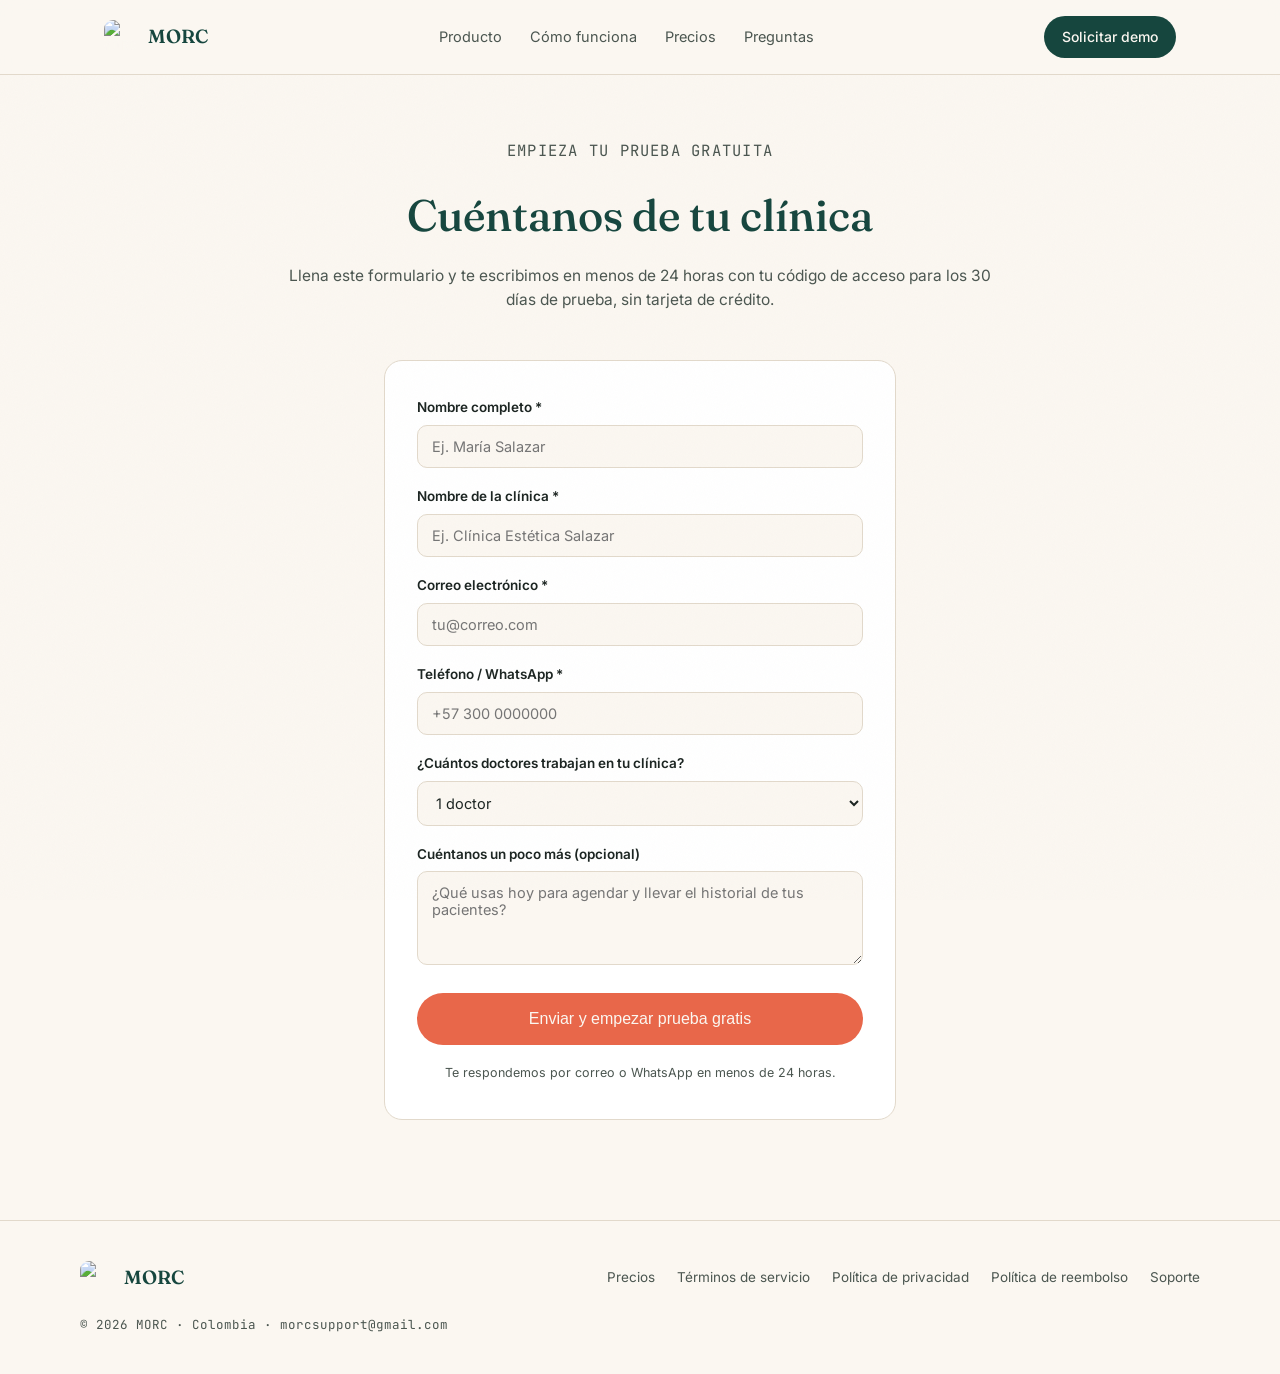
==== contact.html @ 43622ce1 "Add files via upload" ====
<!DOCTYPE html>
<html lang="es">
<head>
<meta charset="UTF-8">
<meta name="viewport" content="width=device-width, initial-scale=1.0">
<title>Solicitar demo — MORC</title>
<meta name="description" content="Solicita acceso a la prueba gratuita de 30 días de MORC para tu clínica.">
<link rel="icon" type="image/png" href="assets/logo-small.png">
<link rel="preconnect" href="https://fonts.googleapis.com">
<link rel="preconnect" href="https://fonts.gstatic.com" crossorigin>
<link href="https://fonts.googleapis.com/css2?family=Fraunces:opsz,wght@9..144,300;9..144,500;9..144,600&family=Inter:wght@400;500;600;700&family=JetBrains+Mono:wght@400;500&display=swap" rel="stylesheet">
<link rel="stylesheet" href="styles.css">
</head>
<body>

<div class="noise"></div>

<header class="nav">
  <div class="nav__inner">
    <a href="index.html" class="nav__brand">
      <img src="assets/logo.png" alt="MORC" class="nav__mark nav__mark--img">
      <span class="nav__name">MORC</span>
    </a>
    <nav class="nav__links">
      <a href="index.html#producto">Producto</a>
      <a href="index.html#flujo">Cómo funciona</a>
      <a href="pricing.html">Precios</a>
      <a href="index.html#faq">Preguntas</a>
    </nav>
    <a href="contact.html" class="nav__cta">Solicitar demo</a>
  </div>
</header>

<main>

  <div class="page-header">
    <p class="eyebrow eyebrow--center">Empieza tu prueba gratuita</p>
    <h1>Cuéntanos de tu clínica</h1>
    <p>Llena este formulario y te escribimos en menos de 24 horas con tu código de acceso para los 30 días de prueba, sin tarjeta de crédito.</p>
  </div>

  <section class="contact">
    <form
      id="demoForm"
      class="contact__form"
      action="https://formspree.io/f/FORMSPREE_ID"
      method="POST"
    >
      <input type="hidden" name="_subject" value="Nueva solicitud de demo — MORC">

      <label class="field">
        <span>Nombre completo *</span>
        <input type="text" name="Nombre" required placeholder="Ej. María Salazar">
      </label>

      <label class="field">
        <span>Nombre de la clínica *</span>
        <input type="text" name="Clínica" required placeholder="Ej. Clínica Estética Salazar">
      </label>

      <label class="field">
        <span>Correo electrónico *</span>
        <input type="email" name="Correo" required placeholder="tu@correo.com">
      </label>

      <label class="field">
        <span>Teléfono / WhatsApp *</span>
        <input type="tel" name="Teléfono" required placeholder="+57 300 0000000">
      </label>

      <label class="field">
        <span>¿Cuántos doctores trabajan en tu clínica?</span>
        <select name="Doctores">
          <option value="1">1 doctor</option>
          <option value="2">2 doctores</option>
          <option value="3-5">3 a 5 doctores</option>
          <option value="6+">Más de 5 doctores</option>
        </select>
      </label>

      <label class="field">
        <span>Cuéntanos un poco más (opcional)</span>
        <textarea name="Mensaje" rows="4" placeholder="¿Qué usas hoy para agendar y llevar el historial de tus pacientes?"></textarea>
      </label>

      <!-- honeypot anti-spam -->
      <input type="text" name="_gotcha" style="display:none">

      <button type="submit" class="btn btn--primary btn--lg contact__submit">
        Enviar y empezar prueba gratis
      </button>
      <p class="contact__microcopy">Te respondemos por correo o WhatsApp en menos de 24 horas.</p>
    </form>

    <div id="formSuccess" class="contact__success" hidden>
      <div class="contact__success-icon">✓</div>
      <h2>¡Listo, recibimos tu solicitud!</h2>
      <p>Te escribiremos a tu correo o teléfono en menos de 24 horas con el código de acceso para tu prueba gratuita de 30 días.</p>
      <a href="index.html" class="btn btn--ghost">Volver al inicio</a>
    </div>
  </section>

</main>

<footer class="footer">
  <div class="footer__inner">
    <div class="footer__brand">
      <img src="assets/logo.png" alt="MORC" class="nav__mark nav__mark--img">
      <span class="nav__name">MORC</span>
    </div>
    <nav class="footer__links">
      <a href="pricing.html">Precios</a>
      <a href="terms.html">Términos de servicio</a>
      <a href="privacy.html">Política de privacidad</a>
      <a href="refund.html">Política de reembolso</a>
      <span class="support-trigger" id="supportTrigger">
        Soporte
        <span class="support-popover" id="supportPopover">
          <span class="support-popover__label">Contáctanos en</span>
          <span class="support-popover__email">morcsupport@gmail.com</span>
          <button class="support-popover__copy" id="supportCopyBtn" type="button">Copiar correo</button>
        </span>
      </span>
    </nav>
  </div>
  <p class="footer__legal">© 2026 MORC · Colombia · morcsupport@gmail.com</p>
</footer>

<script>
  const supportTrigger = document.getElementById('supportTrigger');
  const supportPopover = document.getElementById('supportPopover');
  const supportCopyBtn = document.getElementById('supportCopyBtn');

  supportTrigger.addEventListener('click', (e) => {
    e.stopPropagation();
    supportPopover.classList.toggle('is-open');
  });

  document.addEventListener('click', (e) => {
    if (!supportTrigger.contains(e.target)) {
      supportPopover.classList.remove('is-open');
    }
  });

  supportCopyBtn.addEventListener('click', async (e) => {
    e.stopPropagation();
    await navigator.clipboard.writeText('morcsupport@gmail.com');
    supportCopyBtn.textContent = '¡Copiado!';
    setTimeout(() => { supportCopyBtn.textContent = 'Copiar correo'; }, 1800);
  });
</script>

<script>
  const form = document.getElementById('demoForm');
  form.addEventListener('submit', async (e) => {
    e.preventDefault();
    const submitBtn = form.querySelector('.contact__submit');
    submitBtn.disabled = true;
    submitBtn.textContent = 'Enviando...';

    try {
      const response = await fetch(form.action, {
        method: 'POST',
        body: new FormData(form),
        headers: { 'Accept': 'application/json' }
      });

      if (response.ok) {
        form.hidden = true;
        document.getElementById('formSuccess').hidden = false;
        document.getElementById('formSuccess').scrollIntoView({ behavior: 'smooth' });
      } else {
        throw new Error('Submission failed');
      }
    } catch (err) {
      submitBtn.disabled = false;
      submitBtn.textContent = 'Enviar y empezar prueba gratis';
      alert('Hubo un problema al enviar el formulario. Por favor escríbenos directamente a morcsupport@gmail.com');
    }
  });
</script>

</body>
</html>
---- styles.css ----
/* ============================================================
   MORC — Design tokens
   Color: warm clinical palette — ivory paper, deep teal, soft coral accent
   Type: Fraunces (display, used sparingly) + Inter (body/UI) + JetBrains Mono (data)
   ============================================================ */

:root {
  --ivory:        #FBF7F1;
  --ivory-deep:   #F3ECE2;
  --ink:          #1B2421;
  --ink-soft:     #4B5650;
  --teal:         #16463E;
  --teal-light:   #2E6F61;
  --coral:        #E8674A;
  --coral-soft:   #F3D9CE;
  --line:         #E2D9CB;
  --white:        #FFFFFF;

  --font-display: 'Fraunces', serif;
  --font-body: 'Inter', system-ui, sans-serif;
  --font-mono: 'JetBrains Mono', monospace;

  --radius: 18px;
  --radius-sm: 10px;
  --container: 1120px;
}

* { box-sizing: border-box; }

html { scroll-behavior: smooth; }

body {
  margin: 0;
  background: var(--ivory);
  color: var(--ink);
  font-family: var(--font-body);
  font-size: 16px;
  line-height: 1.55;
  -webkit-font-smoothing: antialiased;
}

a { color: inherit; text-decoration: none; }

img { max-width: 100%; display: block; }

:focus-visible {
  outline: 2px solid var(--teal-light);
  outline-offset: 3px;
}

/* subtle paper noise for warmth */
.noise {
  position: fixed;
  inset: 0;
  pointer-events: none;
  z-index: 0;
  opacity: 0.025;
  background-image: url("data:image/svg+xml,%3Csvg xmlns='http://www.w3.org/2000/svg' width='100' height='100'%3E%3Cfilter id='n'%3E%3CfeTurbulence type='fractalNoise' baseFrequency='0.9' numOctaves='2' stitchTiles='stitch'/%3E%3C/filter%3E%3Crect width='100%25' height='100%25' filter='url(%23n)'/%3E%3C/svg%3E");
}

/* ============================================================
   NAV
   ============================================================ */
.nav {
  position: sticky;
  top: 0;
  z-index: 50;
  background: rgba(251, 247, 241, 0.86);
  backdrop-filter: blur(10px);
  border-bottom: 1px solid var(--line);
}

.nav__inner {
  max-width: var(--container);
  margin: 0 auto;
  padding: 16px 24px;
  display: flex;
  align-items: center;
  justify-content: space-between;
  gap: 24px;
}

.nav__brand {
  display: flex;
  align-items: center;
  gap: 10px;
  font-weight: 600;
}

.nav__mark {
  width: 34px;
  height: 34px;
  border-radius: 9px;
  background: var(--teal);
  color: var(--ivory);
  display: grid;
  place-items: center;
  font-family: var(--font-mono);
  font-size: 13px;
  letter-spacing: 0.02em;
}

.nav__mark--img {
  background: transparent;
  object-fit: contain;
  padding: 0;
}

.nav__name {
  font-family: var(--font-display);
  font-size: 19px;
  font-weight: 600;
  color: var(--teal);
}

.nav__links {
  display: flex;
  gap: 28px;
  font-size: 14.5px;
  color: var(--ink-soft);
}

.nav__links a:hover { color: var(--teal); }

.nav__cta {
  background: var(--teal);
  color: var(--ivory);
  padding: 10px 18px;
  border-radius: 100px;
  font-size: 14px;
  font-weight: 500;
  white-space: nowrap;
  transition: background 0.15s ease;
}

.nav__cta:hover { background: var(--teal-light); }

@media (max-width: 760px) {
  .nav__links { display: none; }
}

/* ============================================================
   BUTTONS
   ============================================================ */
.btn {
  display: inline-flex;
  align-items: center;
  justify-content: center;
  padding: 14px 26px;
  border-radius: 100px;
  font-size: 15px;
  font-weight: 500;
  transition: transform 0.15s ease, background 0.15s ease, border-color 0.15s ease;
}

.btn--primary {
  background: var(--coral);
  color: var(--ivory);
}
.btn--primary:hover { background: #d65a3d; transform: translateY(-1px); }

.btn--ghost {
  background: transparent;
  border: 1.5px solid var(--ink);
  color: var(--ink);
}
.btn--ghost:hover { background: var(--ink); color: var(--ivory); }

.btn--lg { padding: 17px 34px; font-size: 16px; }

/* ============================================================
   HERO
   ============================================================ */
.hero {
  position: relative;
  z-index: 1;
  max-width: var(--container);
  margin: 0 auto;
  padding: 88px 24px 60px;
  display: grid;
  grid-template-columns: 1.1fr 0.9fr;
  gap: 56px;
  align-items: center;
}

.eyebrow {
  font-family: var(--font-mono);
  font-size: 12.5px;
  letter-spacing: 0.08em;
  text-transform: uppercase;
  color: var(--coral);
  margin: 0 0 18px;
}

.eyebrow--center { text-align: center; }

.hero__title {
  font-family: var(--font-display);
  font-size: clamp(34px, 4.6vw, 54px);
  line-height: 1.08;
  font-weight: 500;
  margin: 0 0 22px;
  color: var(--teal);
}

.hero__title-accent { color: var(--ink); font-weight: 300; }

.hero__lead {
  font-size: 18px;
  color: var(--ink-soft);
  max-width: 480px;
  margin: 0 0 34px;
}

.hero__actions {
  display: flex;
  gap: 14px;
  flex-wrap: wrap;
  margin-bottom: 14px;
}

.hero__microcopy {
  font-size: 13px;
  color: var(--ink-soft);
  margin: 0 0 34px;
}

.hero__proof {
  display: flex;
  align-items: center;
  gap: 22px;
}

.proof__item { display: flex; flex-direction: column; }

.proof__num {
  font-family: var(--font-display);
  font-size: 26px;
  color: var(--teal);
  font-weight: 600;
}

.proof__label {
  font-size: 12.5px;
  color: var(--ink-soft);
  max-width: 110px;
}

.proof__divider {
  width: 1px;
  height: 36px;
  background: var(--line);
}

/* Patient card visual */
.hero__card {
  display: flex;
  justify-content: center;
}

.patient-card {
  background: var(--white);
  border: 1px solid var(--line);
  border-radius: var(--radius);
  padding: 26px;
  width: 100%;
  max-width: 360px;
  box-shadow: 0 30px 60px -30px rgba(27, 36, 33, 0.25);
  transform: rotate(1.5deg);
}

.patient-card__top {
  display: flex;
  align-items: center;
  gap: 12px;
  margin-bottom: 18px;
}

.patient-card__avatar {
  width: 42px;
  height: 42px;
  border-radius: 12px;
  background: var(--coral-soft);
  color: var(--coral);
  display: grid;
  place-items: center;
  font-weight: 600;
  font-size: 14px;
  flex-shrink: 0;
}

.patient-card__name { margin: 0; font-weight: 600; font-size: 15px; }
.patient-card__sub { margin: 0; font-size: 12.5px; color: var(--ink-soft); }

.patient-card__tag {
  margin-left: auto;
  background: #E4F0E8;
  color: var(--teal-light);
  font-size: 11.5px;
  font-weight: 600;
  padding: 5px 10px;
  border-radius: 100px;
  white-space: nowrap;
}

.patient-card__row {
  display: flex;
  justify-content: space-between;
  font-size: 13.5px;
  padding: 9px 0;
  border-top: 1px solid var(--ivory-deep);
  color: var(--ink-soft);
}

.patient-card__row strong { color: var(--ink); font-weight: 600; }
.patient-card__row strong.ok { color: var(--teal-light); }

.patient-card__alert {
  margin-top: 14px;
  background: var(--coral-soft);
  color: #B0432A;
  font-size: 12.5px;
  font-weight: 600;
  padding: 9px 12px;
  border-radius: var(--radius-sm);
}

@media (max-width: 900px) {
  .hero { grid-template-columns: 1fr; padding-top: 56px; }
  .hero__lead { max-width: none; }
  .patient-card { transform: none; max-width: 420px; }
}

/* ============================================================
   PHONE MOCKUP (hero)
   ============================================================ */
.hero__card {
  position: relative;
  display: flex;
  justify-content: center;
}

.phone-mock {
  width: 290px;
  background: var(--ink);
  border-radius: 38px;
  padding: 14px 10px;
  box-shadow: 0 40px 80px -30px rgba(27, 36, 33, 0.45);
  transform: rotate(2deg);
}

.phone-mock__notch {
  width: 70px;
  height: 18px;
  background: var(--ink);
  border-radius: 0 0 14px 14px;
  margin: 0 auto -18px;
  position: relative;
  z-index: 2;
}

.phone-mock__screen {
  background: var(--ivory);
  border-radius: 28px;
  padding: 30px 16px 14px;
  overflow: hidden;
  position: relative;
}

.app-header {
  display: flex;
  align-items: center;
  justify-content: space-between;
  margin-bottom: 18px;
}

.app-header__greet { margin: 0; font-size: 11px; color: var(--ink-soft); }
.app-header__name { margin: 0; font-size: 16px; font-weight: 600; color: var(--teal); }

.app-header__avatar {
  width: 34px; height: 34px;
  border-radius: 10px;
  background: var(--teal);
  color: var(--ivory);
  display: grid; place-items: center;
  font-size: 11px; font-weight: 600;
}

.app-section-label {
  font-family: var(--font-mono);
  font-size: 10px;
  letter-spacing: 0.03em;
  text-transform: uppercase;
  color: var(--ink-soft);
  margin: 14px 0 7px;
}

.app-summary {
  display: grid;
  grid-template-columns: repeat(3, 1fr);
  gap: 7px;
}

.app-summary__item {
  background: var(--white);
  border: 1px solid var(--line);
  border-radius: 10px;
  padding: 9px 6px;
  text-align: center;
}

.app-summary__item .num {
  display: block;
  font-family: var(--font-display);
  font-size: 16px;
  font-weight: 600;
  color: var(--teal);
}
.app-summary__item .lbl {
  display: block;
  font-size: 9.5px;
  color: var(--ink-soft);
  margin-top: 2px;
}

.app-patient-card {
  background: var(--white);
  border: 1px solid var(--line);
  border-radius: 12px;
  padding: 12px;
}

.app-patient-card__top {
  display: flex;
  align-items: center;
  gap: 9px;
}

.app-patient-card__avatar {
  width: 30px; height: 30px;
  border-radius: 9px;
  background: var(--coral-soft);
  color: var(--coral);
  display: grid; place-items: center;
  font-size: 10.5px; font-weight: 600;
  flex-shrink: 0;
}

.app-patient-card__info { flex-grow: 1; min-width: 0; }
.app-patient-card__info .name { margin: 0; font-size: 12px; font-weight: 600; }
.app-patient-card__info .sub { margin: 0; font-size: 10px; color: var(--ink-soft); }

.app-tag {
  background: #E4F0E8;
  color: var(--teal-light);
  font-size: 9px;
  font-weight: 600;
  padding: 3px 7px;
  border-radius: 100px;
  white-space: nowrap;
}

.app-alert {
  margin-top: 9px;
  background: var(--coral-soft);
  color: #B0432A;
  font-size: 10px;
  font-weight: 600;
  padding: 6px 9px;
  border-radius: 8px;
}

.app-mini-row {
  display: flex;
  align-items: center;
  gap: 8px;
  padding: 7px 2px;
  border-top: 1px solid var(--ivory-deep);
  font-size: 11.5px;
}

.dot {
  width: 7px; height: 7px;
  border-radius: 50%;
  flex-shrink: 0;
}
.dot--teal { background: var(--teal-light); }
.dot--coral { background: var(--coral); }
.dot--ink { background: var(--ink); }

.mini-name { flex-grow: 1; color: var(--ink); }
.mini-time { color: var(--ink-soft); font-family: var(--font-mono); font-size: 10.5px; }

.app-navbar {
  display: flex;
  justify-content: space-around;
  margin-top: 16px;
  padding-top: 10px;
  border-top: 1px solid var(--line);
}

.navbar__item {
  font-size: 15px;
  color: var(--ink-soft);
  opacity: 0.5;
}
.navbar__item--active {
  color: var(--teal);
  opacity: 1;
}

/* Floating chips around phone */
.float-chip {
  position: absolute;
  display: flex;
  align-items: center;
  gap: 8px;
  background: var(--white);
  border: 1px solid var(--line);
  border-radius: 100px;
  padding: 9px 16px;
  font-size: 12.5px;
  font-weight: 500;
  box-shadow: 0 14px 28px -12px rgba(27, 36, 33, 0.2);
  white-space: nowrap;
}

.float-chip--top { top: 6%; right: -4%; }
.float-chip--bottom { bottom: 10%; left: -8%; }

.float-chip__icon { font-size: 14px; }

@media (max-width: 900px) {
  .float-chip { display: none; }
  .phone-mock { transform: none; }
}

/* ============================================================
   SHOWCASE (mini mockups)
   ============================================================ */
.showcase {
  max-width: var(--container);
  margin: 0 auto;
  padding: 96px 24px;
}

.showcase__grid {
  display: grid;
  grid-template-columns: repeat(3, 1fr);
  gap: 36px;
}

.showcase__item h3 {
  font-size: 16.5px;
  margin: 22px 0 8px;
  color: var(--ink);
}

.showcase__item p {
  margin: 0;
  font-size: 14px;
  color: var(--ink-soft);
}

.mini-mock {
  background: var(--white);
  border: 1px solid var(--line);
  border-radius: 16px;
  padding: 16px;
  min-height: 230px;
}

.mini-mock__bar {
  font-weight: 600;
  font-size: 13.5px;
  color: var(--teal);
  margin-bottom: 12px;
}

.mini-mock__search {
  background: var(--ivory-deep);
  border-radius: 8px;
  padding: 8px 10px;
  font-size: 11px;
  color: var(--ink-soft);
  margin-bottom: 12px;
}

.mini-mock__row {
  display: flex;
  align-items: center;
  gap: 9px;
  padding: 8px 0;
  border-top: 1px solid var(--ivory-deep);
  font-size: 11.5px;
}

.mini-mock__av {
  width: 26px; height: 26px;
  border-radius: 8px;
  background: var(--coral-soft);
  color: var(--coral);
  font-size: 9.5px;
  font-weight: 600;
  display: grid; place-items: center;
  flex-shrink: 0;
}
.mini-mock__av--coral { background: #E4F0E8; color: var(--teal-light); }
.mini-mock__av--ink { background: #ECE7DD; color: var(--ink-soft); }

.mini-mock__lines { flex-grow: 1; line-height: 1.4; color: var(--ink-soft); }
.mini-mock__lines b { color: var(--ink); font-weight: 600; }

.mini-mock__time {
  font-family: var(--font-mono);
  font-size: 10px;
  color: var(--ink-soft);
}

/* calendar mini mock */
.mini-mock__cal {
  display: grid;
  grid-template-columns: repeat(7, 1fr);
  gap: 4px;
  margin-bottom: 12px;
}

.cal-day {
  font-size: 9px;
  text-align: center;
  color: var(--ink-soft);
  font-weight: 600;
}

.cal-cell {
  font-size: 10.5px;
  text-align: center;
  padding: 6px 0;
  border-radius: 6px;
  color: var(--ink-soft);
  position: relative;
}

.cal-cell.dot-cell::after {
  content: '';
  position: absolute;
  bottom: 2px;
  left: 50%;
  transform: translateX(-50%);
  width: 3px; height: 3px;
  border-radius: 50%;
  background: var(--teal-light);
}

.cal-cell.active-cell {
  background: var(--teal);
  color: var(--ivory);
  font-weight: 600;
}

.mini-mock__legend {
  display: flex;
  align-items: center;
  gap: 7px;
  font-size: 10.5px;
  color: var(--ink-soft);
}

/* stats mini mock */
.mini-mock__bars {
  display: flex;
  align-items: flex-end;
  justify-content: space-between;
  height: 90px;
  margin-bottom: 14px;
  gap: 6px;
}

.bar-col {
  display: flex;
  flex-direction: column;
  align-items: center;
  flex-grow: 1;
  height: 100%;
  justify-content: flex-end;
}

.bar {
  width: 14px;
  background: var(--teal-light);
  opacity: 0.45;
  border-radius: 4px 4px 0 0;
}

.bar--active { opacity: 1; background: var(--teal); }

.bar-lbl {
  font-size: 8.5px;
  color: var(--ink-soft);
  margin-top: 5px;
}

.mini-mock__income {
  display: flex;
  justify-content: space-between;
  border-top: 1px solid var(--ivory-deep);
  padding-top: 12px;
}

.mini-mock__income div {
  display: flex;
  flex-direction: column;
}
.mini-mock__income .lbl { font-size: 10px; color: var(--ink-soft); }
.mini-mock__income .val { font-size: 15px; font-weight: 600; font-family: var(--font-display); }
.mini-mock__income .val.ok { color: var(--teal-light); }
.mini-mock__income .val.warn { color: var(--coral); }

@media (max-width: 900px) {
  .showcase__grid { grid-template-columns: 1fr; gap: 48px; }
}

/* ============================================================
   WHY MORC
   ============================================================ */
.why {
  background: var(--ivory-deep);
  padding: 96px 24px;
}

.why__grid {
  max-width: var(--container);
  margin: 0 auto;
  display: grid;
  grid-template-columns: repeat(2, 1fr);
  gap: 22px;
}

.why__card {
  background: var(--white);
  border: 1px solid var(--line);
  border-radius: var(--radius);
  padding: 30px 28px;
}

.why__card:last-child {
  grid-column: 1 / -1;
  max-width: 560px;
  margin: 0 auto;
}

.why__num {
  display: block;
  font-family: var(--font-display);
  font-size: 22px;
  font-weight: 600;
  color: var(--coral);
  margin-bottom: 12px;
  line-height: 1;
}

.why__card h3 {
  font-size: 17px;
  margin: 0 0 10px;
  color: var(--teal);
  font-weight: 600;
  line-height: 1.3;
}

.why__card p {
  margin: 0;
  font-size: 14px;
  color: var(--ink-soft);
  line-height: 1.6;
}

@media (max-width: 760px) {
  .why__grid { grid-template-columns: 1fr; }
  .why__card:last-child { grid-column: auto; max-width: none; margin: 0; }
}

/* ============================================================
   TESTIMONIALS
   ============================================================ */
.testimonials {
  max-width: var(--container);
  margin: 0 auto;
  padding: 96px 24px;
}

.testimonials__disclaimer {
  text-align: center;
  font-size: 12.5px;
  color: var(--ink-soft);
  max-width: 560px;
  margin: 0 auto 48px;
  font-style: italic;
}

.testimonials__grid {
  display: grid;
  grid-template-columns: repeat(3, 1fr);
  gap: 24px;
}

.testimonial {
  background: var(--white);
  border: 1px solid var(--line);
  border-radius: var(--radius);
  padding: 28px 26px;
  display: flex;
  flex-direction: column;
}

.testimonial__quote {
  font-size: 14.5px;
  color: var(--ink);
  line-height: 1.6;
  margin: 0 0 22px;
  flex-grow: 1;
}

.testimonial__author {
  display: flex;
  align-items: center;
  gap: 12px;
}

.testimonial__avatar {
  width: 38px;
  height: 38px;
  border-radius: 10px;
  background: var(--coral-soft);
  color: var(--coral);
  display: grid;
  place-items: center;
  font-size: 12px;
  font-weight: 600;
  flex-shrink: 0;
}

.testimonial__name {
  margin: 0;
  font-size: 13px;
  font-weight: 600;
  color: var(--ink);
}

.testimonial__role {
  margin: 0;
  font-size: 12px;
  color: var(--ink-soft);
}

@media (max-width: 900px) {
  .testimonials__grid { grid-template-columns: 1fr; }
}

/* ============================================================
   TRUST STRIP
   ============================================================ */
.trust {
  text-align: center;
  padding: 28px 24px;
  border-top: 1px solid var(--line);
  border-bottom: 1px solid var(--line);
}
.trust p {
  margin: 0;
  font-family: var(--font-mono);
  font-size: 12.5px;
  letter-spacing: 0.04em;
  color: var(--ink-soft);
  text-transform: uppercase;
}

/* ============================================================
   SECTION TITLES
   ============================================================ */
.section-title {
  font-family: var(--font-display);
  font-weight: 500;
  font-size: clamp(26px, 3vw, 36px);
  text-align: center;
  max-width: 680px;
  margin: 0 auto 56px;
  color: var(--teal);
}

/* ============================================================
   FEATURES
   ============================================================ */
.features {
  max-width: var(--container);
  margin: 0 auto;
  padding: 96px 24px;
}

.feature-grid {
  display: grid;
  grid-template-columns: repeat(3, 1fr);
  gap: 28px;
}

.feature {
  background: var(--white);
  border: 1px solid var(--line);
  border-radius: var(--radius);
  padding: 30px 26px;
}

.feature__icon {
  font-size: 26px;
  margin-bottom: 14px;
}

.feature h3 {
  font-size: 17px;
  margin: 0 0 8px;
  color: var(--ink);
}

.feature p {
  margin: 0;
  font-size: 14.5px;
  color: var(--ink-soft);
}

@media (max-width: 900px) {
  .feature-grid { grid-template-columns: repeat(2, 1fr); }
}
@media (max-width: 620px) {
  .feature-grid { grid-template-columns: 1fr; }
}

/* ============================================================
   ROLES
   ============================================================ */
.roles {
  background: var(--ivory-deep);
  padding: 96px 24px;
}

.roles__grid {
  max-width: var(--container);
  margin: 0 auto;
  display: grid;
  grid-template-columns: repeat(3, 1fr);
  gap: 24px;
}

.role-card {
  background: var(--white);
  border-radius: var(--radius);
  padding: 28px;
  border: 1px solid var(--line);
}

.role-card__tag {
  display: inline-block;
  font-family: var(--font-mono);
  font-size: 11.5px;
  letter-spacing: 0.04em;
  text-transform: uppercase;
  color: var(--coral);
  margin-bottom: 12px;
}

.role-card p { margin: 0; color: var(--ink-soft); font-size: 14.5px; }

@media (max-width: 760px) {
  .roles__grid { grid-template-columns: 1fr; }
}

/* ============================================================
   FLOW
   ============================================================ */
.flow {
  max-width: var(--container);
  margin: 0 auto;
  padding: 96px 24px;
}

.flow__steps {
  display: grid;
  grid-template-columns: repeat(3, 1fr);
  gap: 32px;
}

.flow__step {
  border-top: 2px solid var(--teal);
  padding-top: 20px;
}

.flow__mark {
  display: block;
  font-family: var(--font-mono);
  font-size: 12px;
  color: var(--coral);
  letter-spacing: 0.04em;
  text-transform: uppercase;
  margin-bottom: 10px;
}

.flow__step h3 {
  font-family: var(--font-display);
  font-size: 19px;
  font-weight: 500;
  margin: 0 0 8px;
  color: var(--teal);
}

.flow__step p {
  margin: 0;
  font-size: 14.5px;
  color: var(--ink-soft);
}

@media (max-width: 760px) {
  .flow__steps { grid-template-columns: 1fr; gap: 28px; }
}

/* ============================================================
   CTA
   ============================================================ */
.cta {
  background: var(--teal);
  color: var(--ivory);
  text-align: center;
  padding: 100px 24px;
}

.cta h2 {
  font-family: var(--font-display);
  font-weight: 500;
  font-size: clamp(28px, 3.6vw, 42px);
  margin: 0 0 16px;
}

.cta p {
  font-size: 17px;
  color: #CFE0DA;
  max-width: 480px;
  margin: 0 auto 34px;
}

.cta__microcopy {
  font-size: 12.5px;
  color: #9FBEB5;
  margin: 18px 0 0;
}

/* ============================================================
   FAQ
   ============================================================ */
.faq {
  max-width: 760px;
  margin: 0 auto;
  padding: 96px 24px;
}

.faq__item {
  border-bottom: 1px solid var(--line);
  padding: 20px 0;
}

.faq__item summary {
  cursor: pointer;
  font-weight: 600;
  font-size: 15.5px;
  list-style: none;
  display: flex;
  justify-content: space-between;
  align-items: center;
}

.faq__item summary::after {
  content: '+';
  font-size: 20px;
  color: var(--coral);
  flex-shrink: 0;
  margin-left: 16px;
}

.faq__item[open] summary::after { content: '–'; }

.faq__item p {
  margin: 14px 0 0;
  font-size: 14.5px;
  color: var(--ink-soft);
  max-width: 600px;
}

/* ============================================================
   FOOTER
   ============================================================ */
.footer {
  border-top: 1px solid var(--line);
  padding: 40px 24px;
}

.footer__inner {
  max-width: var(--container);
  margin: 0 auto;
  display: flex;
  justify-content: space-between;
  align-items: center;
  flex-wrap: wrap;
  gap: 20px;
  margin-bottom: 20px;
}

.footer__brand {
  display: flex;
  align-items: center;
  gap: 10px;
  font-weight: 600;
}

.footer__links {
  display: flex;
  gap: 22px;
  flex-wrap: wrap;
  font-size: 13.5px;
  color: var(--ink-soft);
}

.footer__links a:hover { color: var(--teal); }

.footer__legal {
  max-width: var(--container);
  margin: 0 auto;
  font-size: 12.5px;
  color: var(--ink-soft);
  font-family: var(--font-mono);
}

/* ============================================================
   SUPPORT TOOLTIP
   ============================================================ */
.support-trigger {
  position: relative;
  cursor: pointer;
}

.support-popover {
  position: absolute;
  bottom: calc(100% + 10px);
  right: -8px;
  background: var(--ink);
  color: var(--ivory);
  border-radius: 12px;
  padding: 14px 16px;
  font-size: 13px;
  white-space: nowrap;
  display: none;
  flex-direction: column;
  gap: 8px;
  align-items: center;
  box-shadow: 0 14px 30px -10px rgba(0,0,0,0.3);
  z-index: 20;
}

.support-popover.is-open { display: flex; }

.support-popover::after {
  content: '';
  position: absolute;
  top: 100%;
  right: 14px;
  border: 6px solid transparent;
  border-top-color: var(--ink);
}

.support-popover__label {
  color: #C9D6D2;
  font-size: 11px;
}

.support-popover__email {
  font-family: var(--font-mono);
  font-size: 13px;
  color: var(--ivory);
}

.support-popover__copy {
  background: var(--coral);
  color: var(--ivory);
  border: none;
  border-radius: 100px;
  padding: 6px 14px;
  font-size: 12px;
  font-weight: 600;
  cursor: pointer;
  white-space: nowrap;
}

.support-popover__copy:hover { background: #d65a3d; }

/* ============================================================
   CONTACT FORM
   ============================================================ */
.contact {
  max-width: 560px;
  margin: 0 auto;
  padding: 0 24px 100px;
}

.contact__form {
  background: var(--white);
  border: 1px solid var(--line);
  border-radius: var(--radius);
  padding: 36px 32px;
  display: flex;
  flex-direction: column;
  gap: 18px;
}

.field {
  display: flex;
  flex-direction: column;
  gap: 7px;
}

.field span {
  font-size: 13.5px;
  font-weight: 600;
  color: var(--ink);
}

.field input,
.field select,
.field textarea {
  font-family: var(--font-body);
  font-size: 14.5px;
  color: var(--ink);
  background: var(--ivory);
  border: 1px solid var(--line);
  border-radius: 10px;
  padding: 12px 14px;
  outline: none;
  transition: border-color 0.15s ease;
}

.field input:focus,
.field select:focus,
.field textarea:focus {
  border-color: var(--teal-light);
}

.field textarea { resize: vertical; font-family: var(--font-body); }

.contact__submit {
  margin-top: 10px;
  width: 100%;
  border: none;
  cursor: pointer;
}

.contact__submit:disabled {
  opacity: 0.6;
  cursor: not-allowed;
}

.contact__microcopy {
  text-align: center;
  font-size: 12.5px;
  color: var(--ink-soft);
  margin: 0;
}

.contact__success {
  background: var(--white);
  border: 1px solid var(--line);
  border-radius: var(--radius);
  padding: 56px 36px;
  text-align: center;
}

.contact__success-icon {
  width: 56px;
  height: 56px;
  border-radius: 50%;
  background: var(--teal);
  color: var(--ivory);
  font-size: 26px;
  display: grid;
  place-items: center;
  margin: 0 auto 20px;
}

.contact__success h2 {
  font-family: var(--font-display);
  font-size: 22px;
  color: var(--teal);
  font-weight: 500;
  margin: 0 0 10px;
}

.contact__success p {
  font-size: 14.5px;
  color: var(--ink-soft);
  margin: 0 0 28px;
}

/* ============================================================
   SCROLL REVEAL ANIMATIONS
   ============================================================ */
.reveal {
  opacity: 0;
  transform: translateY(22px);
  transition: opacity 0.7s cubic-bezier(0.16, 1, 0.3, 1),
              transform 0.7s cubic-bezier(0.16, 1, 0.3, 1);
}

.reveal.is-visible {
  opacity: 1;
  transform: translateY(0);
}

/* Hero elements animate immediately on load, not on scroll */
.reveal-hero {
  opacity: 0;
  transform: translateY(16px);
  animation: revealHero 0.8s cubic-bezier(0.16, 1, 0.3, 1) forwards;
}

@keyframes revealHero {
  to { opacity: 1; transform: translateY(0); }
}

/* Respect users who disable motion */
@media (prefers-reduced-motion: reduce) {
  .reveal, .reveal-hero {
    opacity: 1;
    transform: none;
    animation: none;
    transition: none;
  }
}

/* Subtle hover lift on interactive cards, ties in with the reveal motion language */
.feature,
.why__card,
.testimonial,
.role-card,
.price-card,
.mini-mock {
  transition: transform 0.25s ease, box-shadow 0.25s ease;
}

.feature:hover,
.why__card:hover,
.testimonial:hover,
.role-card:hover {
  transform: translateY(-3px);
  box-shadow: 0 18px 36px -18px rgba(27, 36, 33, 0.18);
}
/* ============================================================
   LEGAL / PRICING PAGES (shared)
   ============================================================ */
.page-header {
  max-width: 760px;
  margin: 0 auto;
  padding: 64px 24px 32px;
  text-align: center;
}

.page-header h1 {
  font-family: var(--font-display);
  font-size: clamp(30px, 4vw, 44px);
  color: var(--teal);
  font-weight: 500;
  margin: 0 0 12px;
}

.page-header p {
  color: var(--ink-soft);
  font-size: 15.5px;
}

.legal {
  max-width: 720px;
  margin: 0 auto;
  padding: 0 24px 96px;
}

.legal h2 {
  font-family: var(--font-display);
  font-size: 22px;
  color: var(--teal);
  font-weight: 500;
  margin: 40px 0 14px;
}

.legal h2:first-of-type { margin-top: 0; }

.legal p, .legal li {
  font-size: 15px;
  color: var(--ink-soft);
  line-height: 1.7;
}

.legal ul { padding-left: 20px; }

.legal strong { color: var(--ink); }

.legal__updated {
  font-family: var(--font-mono);
  font-size: 12.5px;
  color: var(--coral);
  text-align: center;
  display: block;
  margin-bottom: 8px;
}

/* ============================================================
   PRICING
   ============================================================ */
.pricing {
  max-width: var(--container);
  margin: 0 auto;
  padding: 24px 24px 100px;
}

.pricing__toggle {
  display: flex;
  justify-content: center;
  margin-bottom: 48px;
}

.pricing__grid {
  display: grid;
  grid-template-columns: repeat(2, 1fr);
  gap: 28px;
  max-width: 800px;
  margin: 0 auto;
}

.price-card {
  background: var(--white);
  border: 1px solid var(--line);
  border-radius: var(--radius);
  padding: 36px 32px;
  display: flex;
  flex-direction: column;
}

.price-card--featured {
  border-color: var(--coral);
  position: relative;
}

.price-card__badge {
  position: absolute;
  top: -13px;
  left: 32px;
  background: var(--coral);
  color: var(--ivory);
  font-size: 11.5px;
  font-weight: 600;
  padding: 5px 12px;
  border-radius: 100px;
  font-family: var(--font-mono);
}

.price-card__name {
  font-family: var(--font-display);
  font-size: 20px;
  color: var(--teal);
  margin: 0 0 6px;
}

.price-card__desc {
  font-size: 14px;
  color: var(--ink-soft);
  margin: 0 0 24px;
}

.price-card__amount {
  display: flex;
  align-items: baseline;
  gap: 6px;
  margin-bottom: 4px;
}

.price-card__amount .num {
  font-family: var(--font-display);
  font-size: 46px;
  font-weight: 600;
  color: var(--ink);
}

.price-card__amount .period {
  font-size: 14px;
  color: var(--ink-soft);
}

.price-card__save {
  font-size: 13px;
  color: var(--teal-light);
  font-weight: 600;
  margin-bottom: 28px;
}

.price-card__features {
  list-style: none;
  padding: 0;
  margin: 0 0 32px;
  flex-grow: 1;
}

.price-card__features li {
  font-size: 14px;
  color: var(--ink-soft);
  padding: 9px 0;
  border-top: 1px solid var(--ivory-deep);
  display: flex;
  gap: 10px;
}

.price-card__features li::before {
  content: '✓';
  color: var(--teal-light);
  font-weight: 700;
  flex-shrink: 0;
}

.price-card .btn { width: 100%; }

.pricing__note {
  text-align: center;
  font-size: 13.5px;
  color: var(--ink-soft);
  margin-top: 32px;
}

@media (max-width: 700px) {
  .pricing__grid { grid-template-columns: 1fr; }
}
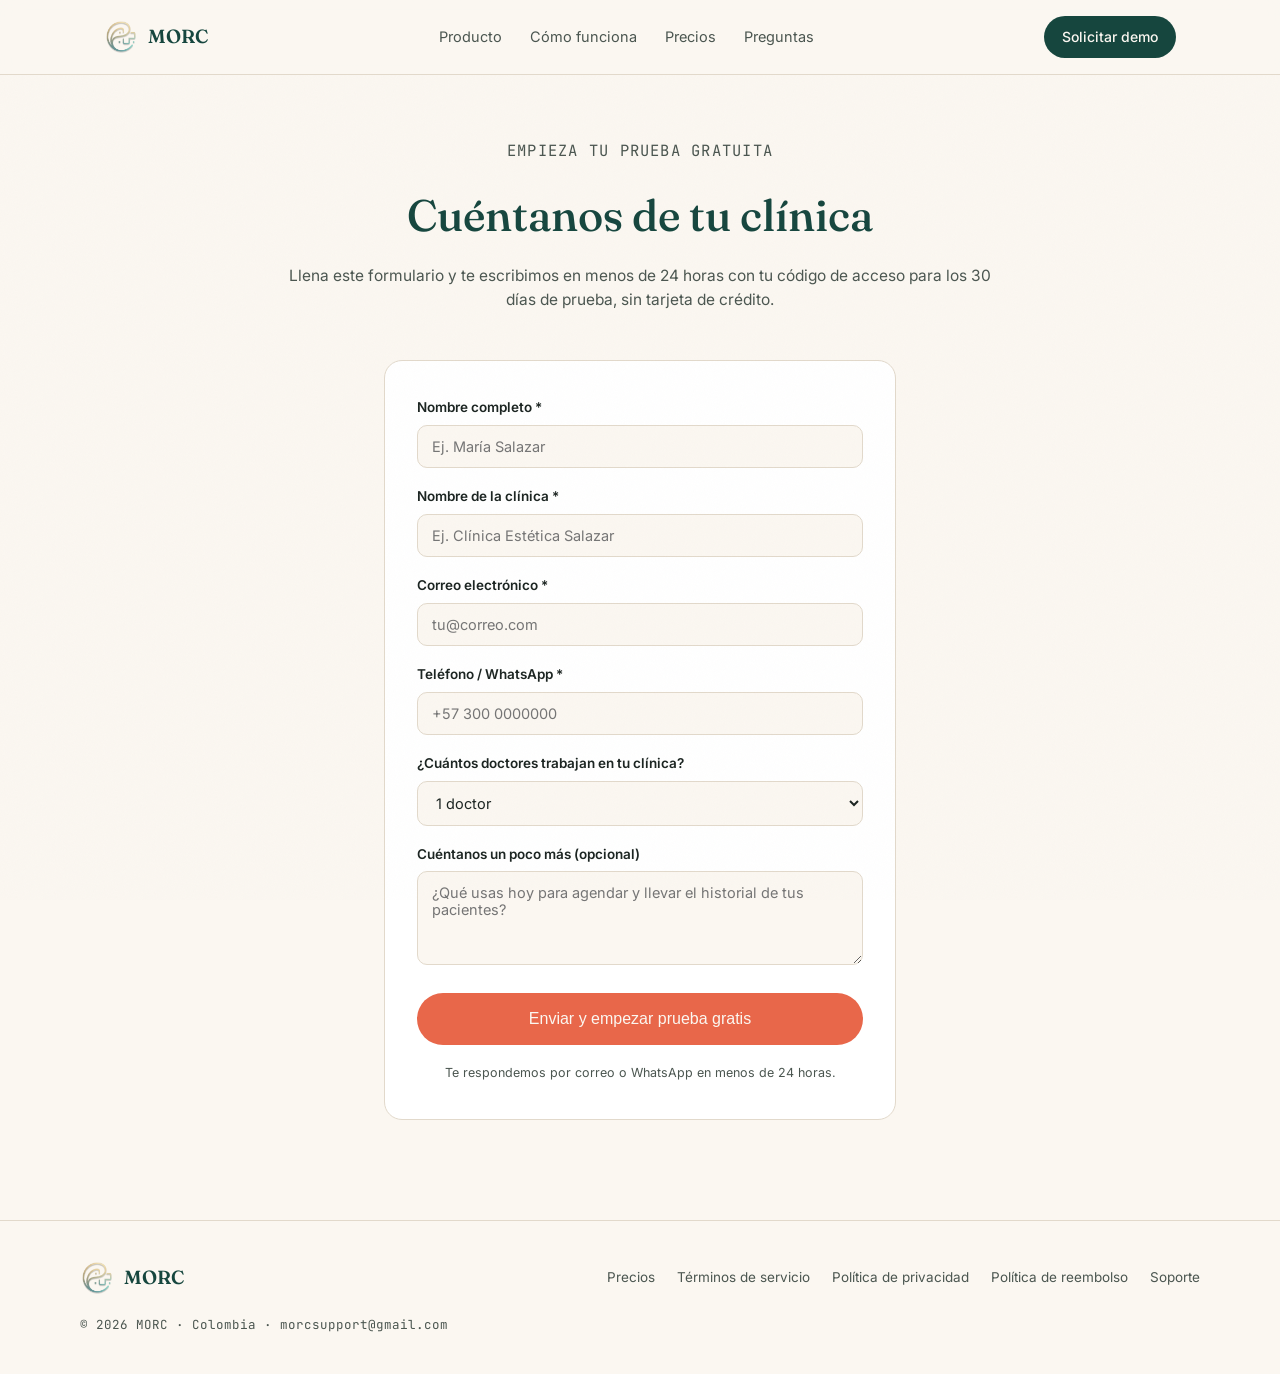
==== commit 3acee197: "Update contact.html" ====
--- a/contact.html
+++ b/contact.html
@@ -43,7 +43,7 @@
     <form
       id="demoForm"
       class="contact__form"
-      action="https://formspree.io/f/FORMSPREE_ID"
+      action="https://formspree.io/f/xpqevbwj"
       method="POST"
     >
       <input type="hidden" name="_subject" value="Nueva solicitud de demo — MORC">
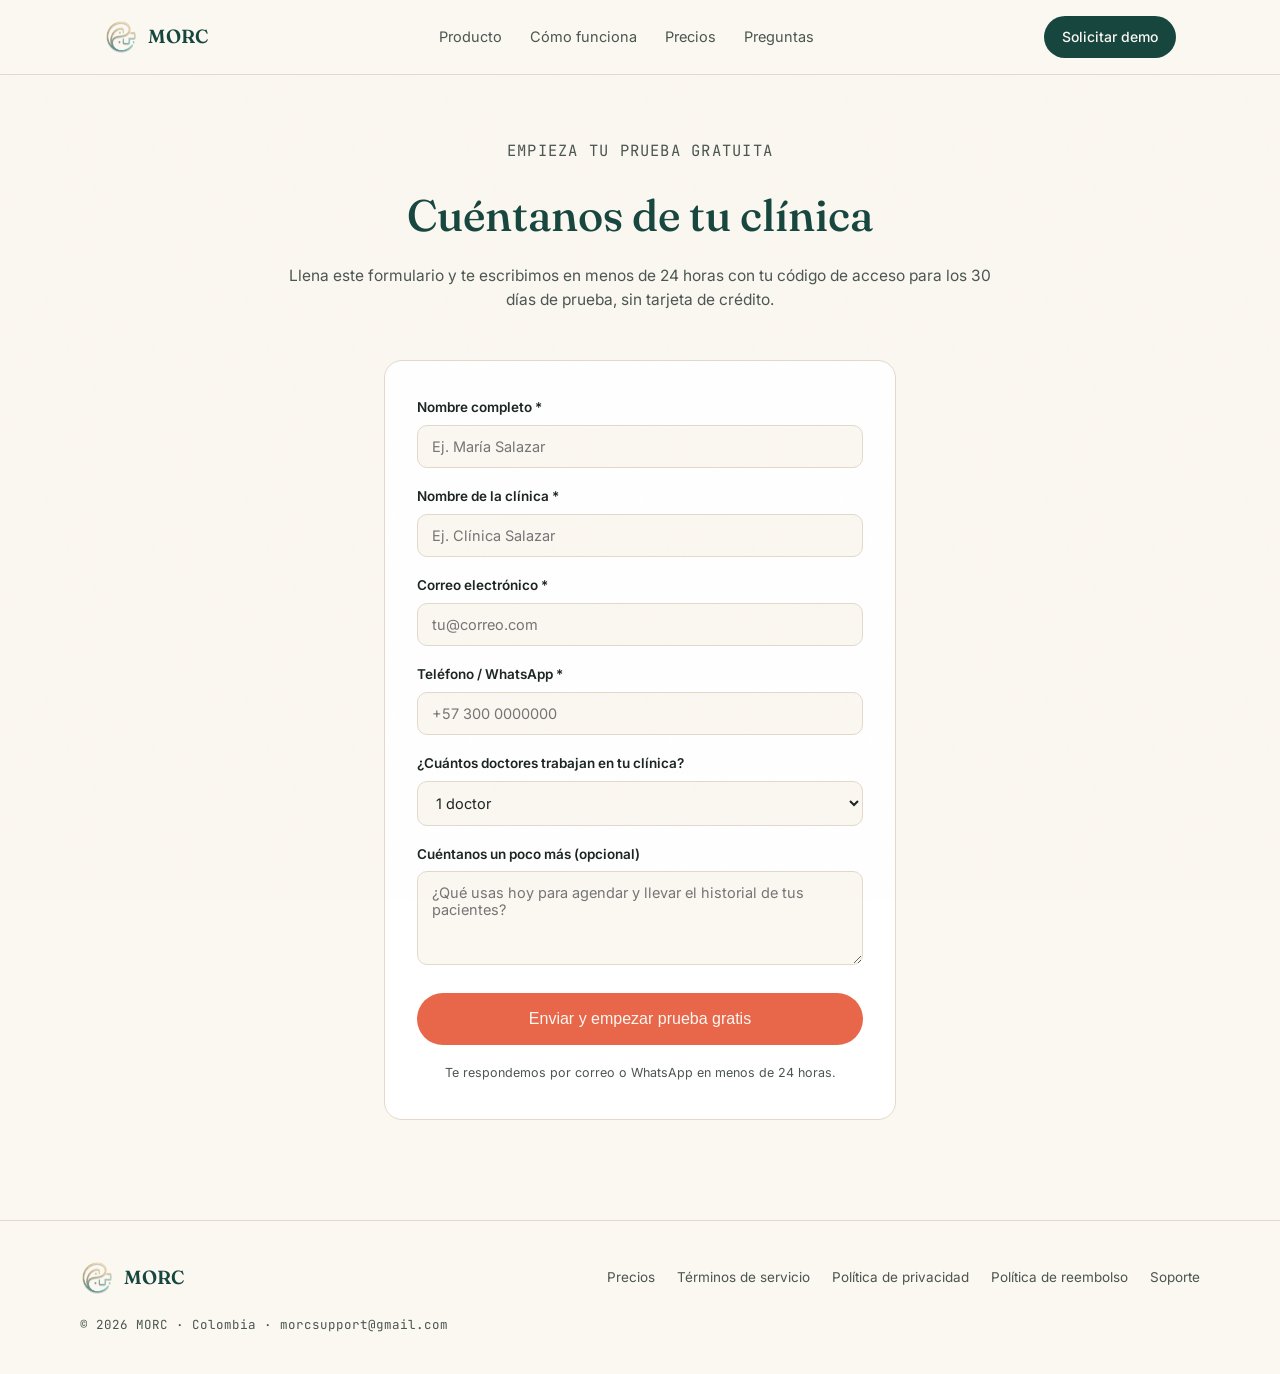
==== commit 4d05b48f: "Update placeholder text and add newline at end of file" ====
--- a/contact.html
+++ b/contact.html
@@ -55,7 +55,7 @@
 
       <label class="field">
         <span>Nombre de la clínica *</span>
-        <input type="text" name="Clínica" required placeholder="Ej. Clínica Estética Salazar">
+        <input type="text" name="Clínica" required placeholder="Ej. Clínica Salazar">
       </label>
 
       <label class="field">
